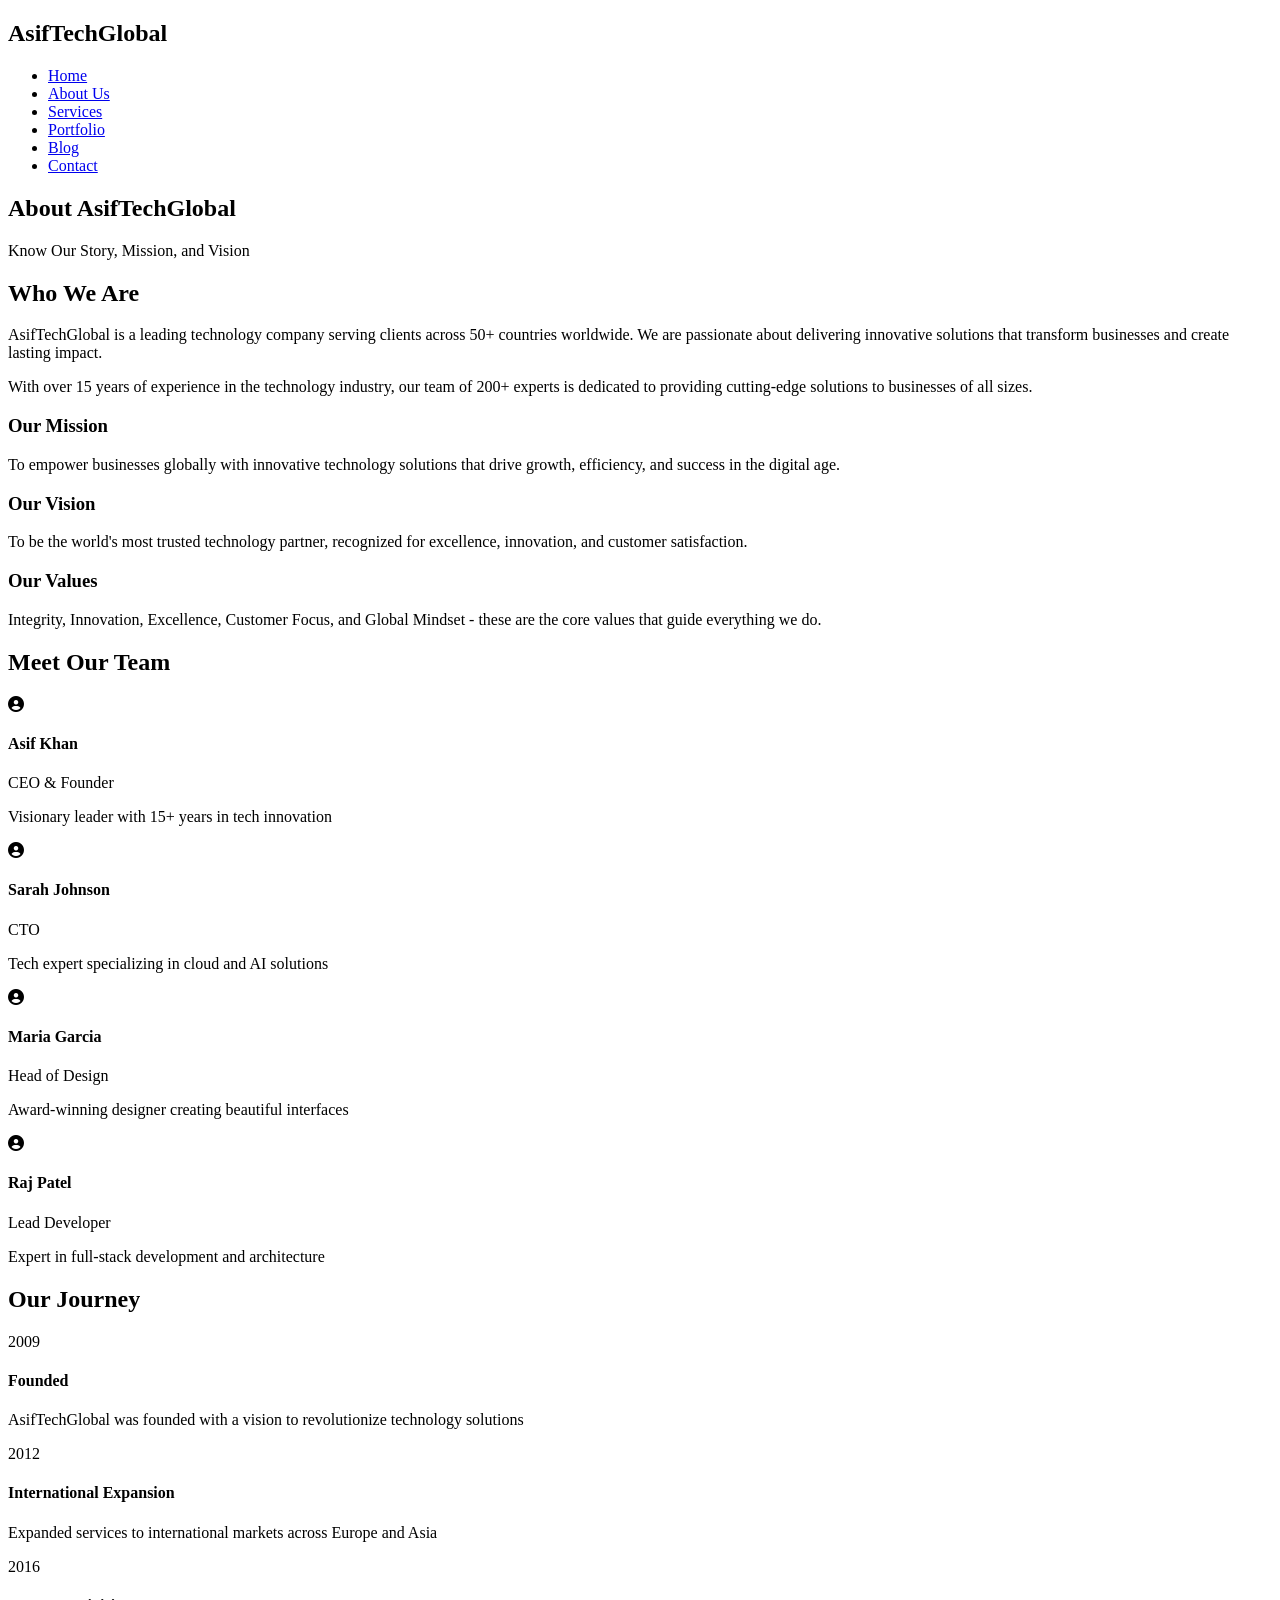
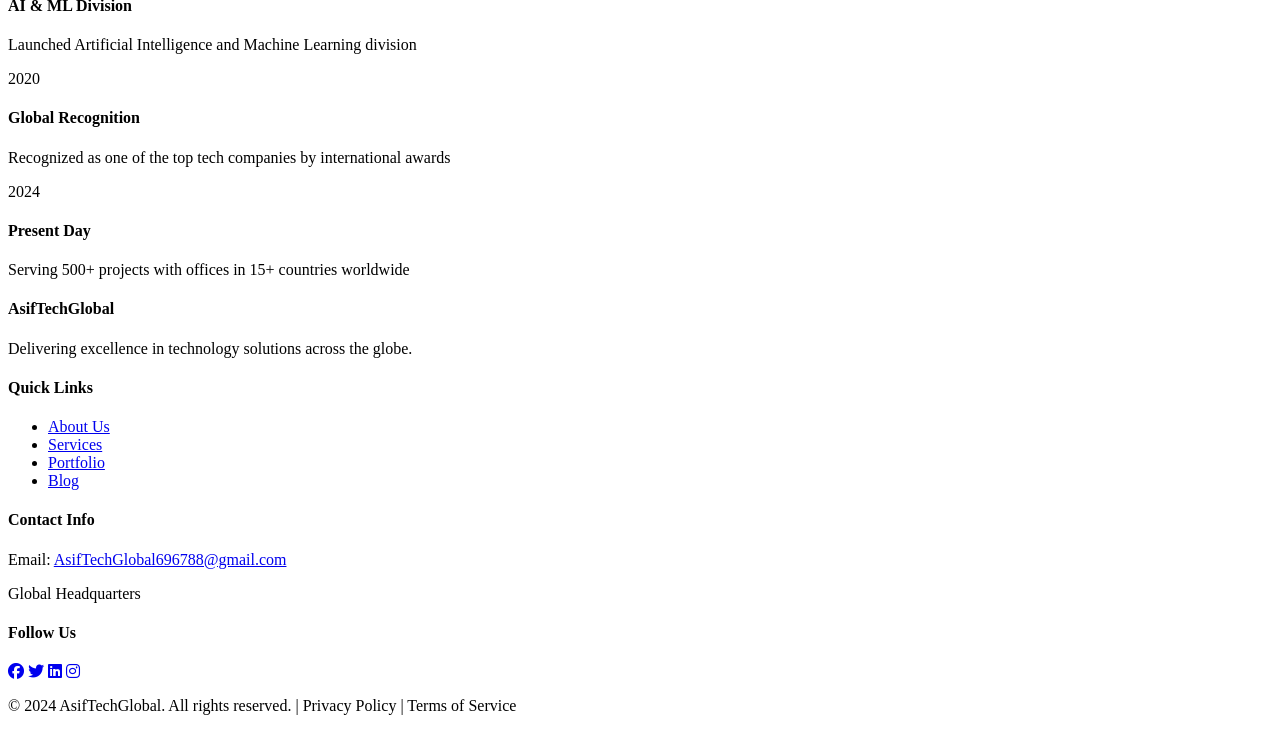
==== about.html @ 149d2a7d "Add about us page" ====
<!DOCTYPE html>
<html lang="en">
<head>
    <meta charset="UTF-8">
    <meta name="viewport" content="width=device-width, initial-scale=1.0">
    <title>About Us - AsifTechGlobal</title>
    <link rel="stylesheet" href="css/style.css">
    <link rel="stylesheet" href="https://cdnjs.cloudflare.com/ajax/libs/font-awesome/6.4.0/css/all.min.css">
</head>
<body>
    <!-- Navigation Bar -->
    <nav class="navbar">
        <div class="container">
            <div class="nav-brand">
                <h1>AsifTechGlobal</h1>
            </div>
            <ul class="nav-links">
                <li><a href="index.html">Home</a></li>
                <li><a href="about.html" class="active">About Us</a></li>
                <li><a href="services.html">Services</a></li>
                <li><a href="portfolio.html">Portfolio</a></li>
                <li><a href="blog.html">Blog</a></li>
                <li><a href="contact.html">Contact</a></li>
            </ul>
            <div class="hamburger">
                <span></span>
                <span></span>
                <span></span>
            </div>
        </div>
    </nav>

    <!-- Page Header -->
    <section class="page-header">
        <h1>About AsifTechGlobal</h1>
        <p>Know Our Story, Mission, and Vision</p>
    </section>

    <!-- About Content -->
    <section class="about-section">
        <div class="container">
            <div class="about-intro">
                <h2>Who We Are</h2>
                <p>AsifTechGlobal is a leading technology company serving clients across 50+ countries worldwide. We are passionate about delivering innovative solutions that transform businesses and create lasting impact.</p>
                <p>With over 15 years of experience in the technology industry, our team of 200+ experts is dedicated to providing cutting-edge solutions to businesses of all sizes.</p>
            </div>

            <div class="about-grid">
                <div class="about-item">
                    <h3>Our Mission</h3>
                    <p>To empower businesses globally with innovative technology solutions that drive growth, efficiency, and success in the digital age.</p>
                </div>
                <div class="about-item">
                    <h3>Our Vision</h3>
                    <p>To be the world's most trusted technology partner, recognized for excellence, innovation, and customer satisfaction.</p>
                </div>
                <div class="about-item">
                    <h3>Our Values</h3>
                    <p>Integrity, Innovation, Excellence, Customer Focus, and Global Mindset - these are the core values that guide everything we do.</p>
                </div>
            </div>

            <div class="team-section">
                <h2>Meet Our Team</h2>
                <div class="team-grid">
                    <div class="team-member">
                        <div class="member-image">
                            <i class="fas fa-user-circle"></i>
                        </div>
                        <h4>Asif Khan</h4>
                        <p>CEO & Founder</p>
                        <p class="member-bio">Visionary leader with 15+ years in tech innovation</p>
                    </div>
                    <div class="team-member">
                        <div class="member-image">
                            <i class="fas fa-user-circle"></i>
                        </div>
                        <h4>Sarah Johnson</h4>
                        <p>CTO</p>
                        <p class="member-bio">Tech expert specializing in cloud and AI solutions</p>
                    </div>
                    <div class="team-member">
                        <div class="member-image">
                            <i class="fas fa-user-circle"></i>
                        </div>
                        <h4>Maria Garcia</h4>
                        <p>Head of Design</p>
                        <p class="member-bio">Award-winning designer creating beautiful interfaces</p>
                    </div>
                    <div class="team-member">
                        <div class="member-image">
                            <i class="fas fa-user-circle"></i>
                        </div>
                        <h4>Raj Patel</h4>
                        <p>Lead Developer</p>
                        <p class="member-bio">Expert in full-stack development and architecture</p>
                    </div>
                </div>
            </div>

            <div class="timeline">
                <h2>Our Journey</h2>
                <div class="timeline-item">
                    <div class="timeline-marker">2009</div>
                    <div class="timeline-content">
                        <h4>Founded</h4>
                        <p>AsifTechGlobal was founded with a vision to revolutionize technology solutions</p>
                    </div>
                </div>
                <div class="timeline-item">
                    <div class="timeline-marker">2012</div>
                    <div class="timeline-content">
                        <h4>International Expansion</h4>
                        <p>Expanded services to international markets across Europe and Asia</p>
                    </div>
                </div>
                <div class="timeline-item">
                    <div class="timeline-marker">2016</div>
                    <div class="timeline-content">
                        <h4>AI & ML Division</h4>
                        <p>Launched Artificial Intelligence and Machine Learning division</p>
                    </div>
                </div>
                <div class="timeline-item">
                    <div class="timeline-marker">2020</div>
                    <div class="timeline-content">
                        <h4>Global Recognition</h4>
                        <p>Recognized as one of the top tech companies by international awards</p>
                    </div>
                </div>
                <div class="timeline-item">
                    <div class="timeline-marker">2024</div>
                    <div class="timeline-content">
                        <h4>Present Day</h4>
                        <p>Serving 500+ projects with offices in 15+ countries worldwide</p>
                    </div>
                </div>
            </div>
        </div>
    </section>

    <!-- Footer -->
    <footer class="footer">
        <div class="container">
            <div class="footer-content">
                <div class="footer-section">
                    <h4>AsifTechGlobal</h4>
                    <p>Delivering excellence in technology solutions across the globe.</p>
                </div>
                <div class="footer-section">
                    <h4>Quick Links</h4>
                    <ul>
                        <li><a href="about.html">About Us</a></li>
                        <li><a href="services.html">Services</a></li>
                        <li><a href="portfolio.html">Portfolio</a></li>
                        <li><a href="blog.html">Blog</a></li>
                    </ul>
                </div>
                <div class="footer-section">
                    <h4>Contact Info</h4>
                    <p>Email: <a href="mailto:AsifTechGlobal696788@gmail.com">AsifTechGlobal696788@gmail.com</a></p>
                    <p>Global Headquarters</p>
                </div>
                <div class="footer-section">
                    <h4>Follow Us</h4>
                    <div class="social-links">
                        <a href="#"><i class="fab fa-facebook"></i></a>
                        <a href="#"><i class="fab fa-twitter"></i></a>
                        <a href="#"><i class="fab fa-linkedin"></i></a>
                        <a href="#"><i class="fab fa-instagram"></i></a>
                    </div>
                </div>
            </div>
            <div class="footer-bottom">
                <p>&copy; 2024 AsifTechGlobal. All rights reserved. | Privacy Policy | Terms of Service</p>
            </div>
        </div>
    </footer>

    <script src="js/script.js"></script>
</body>
</html>
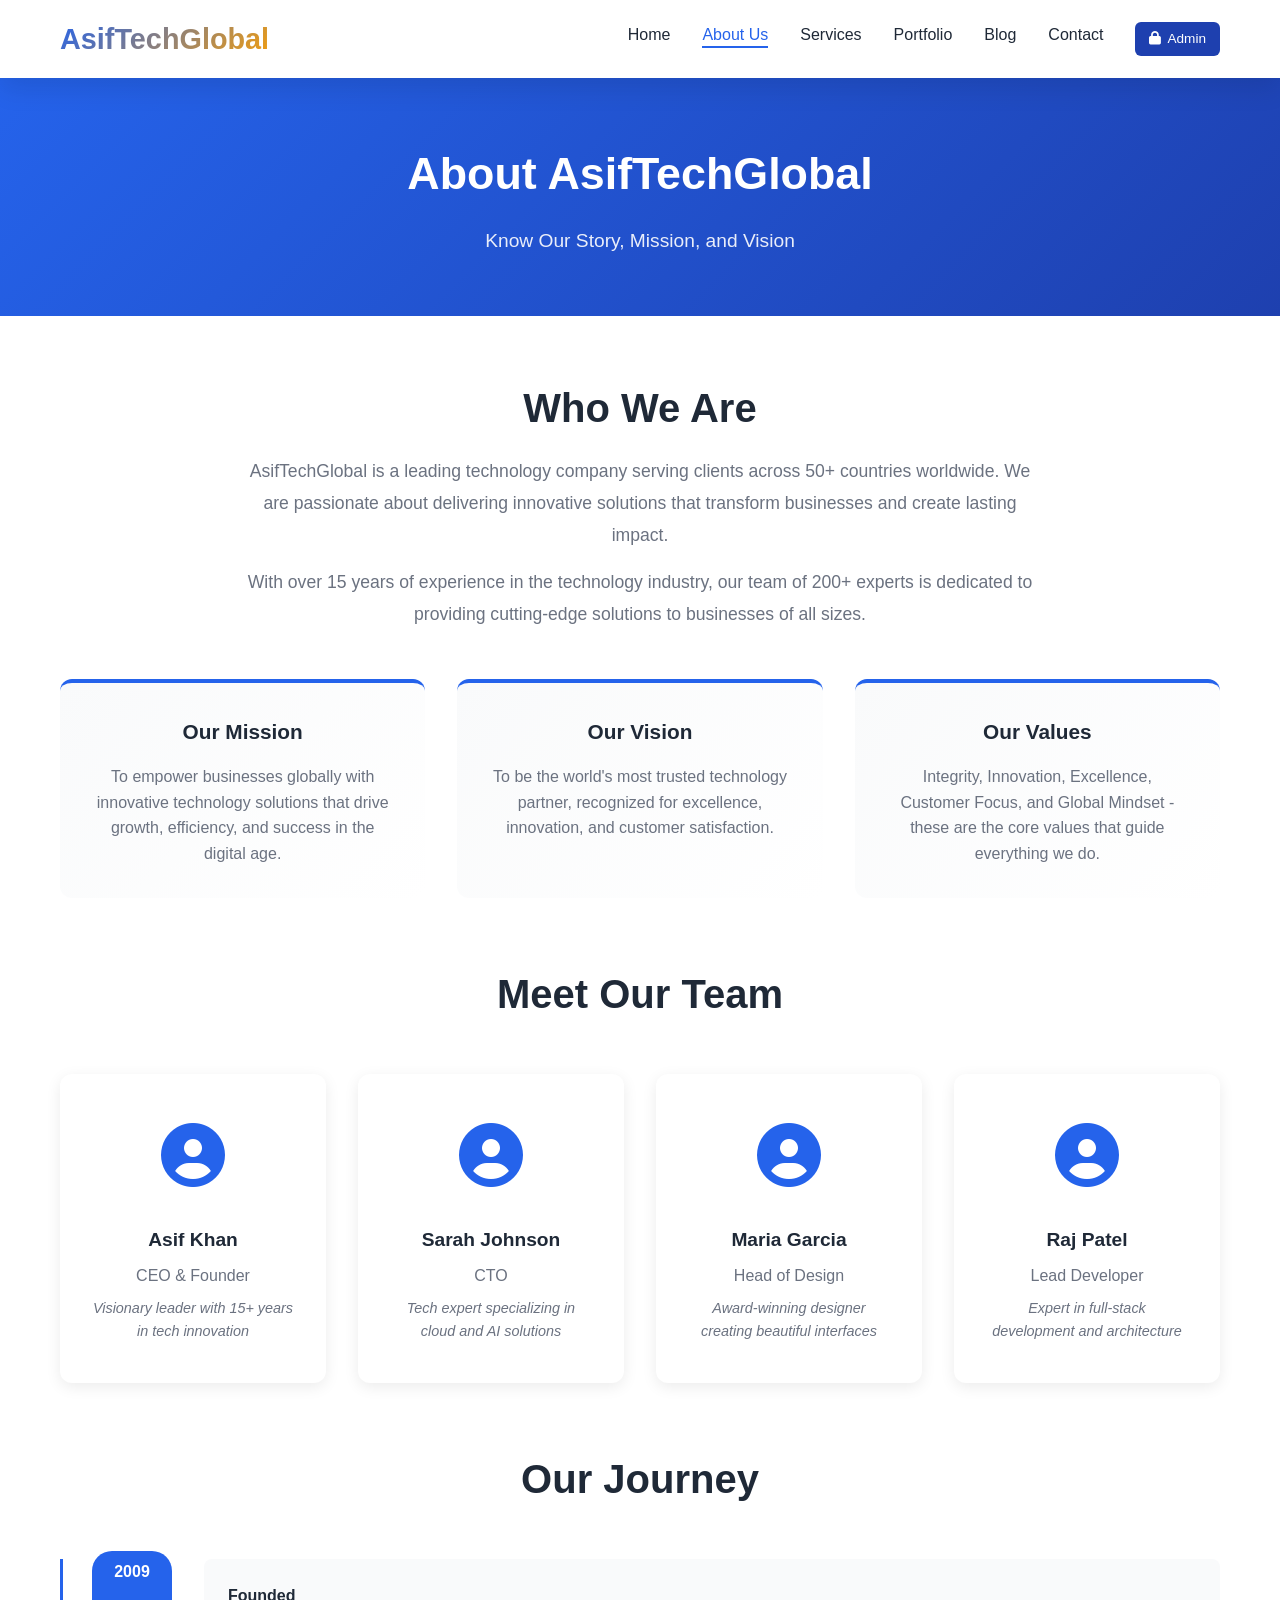
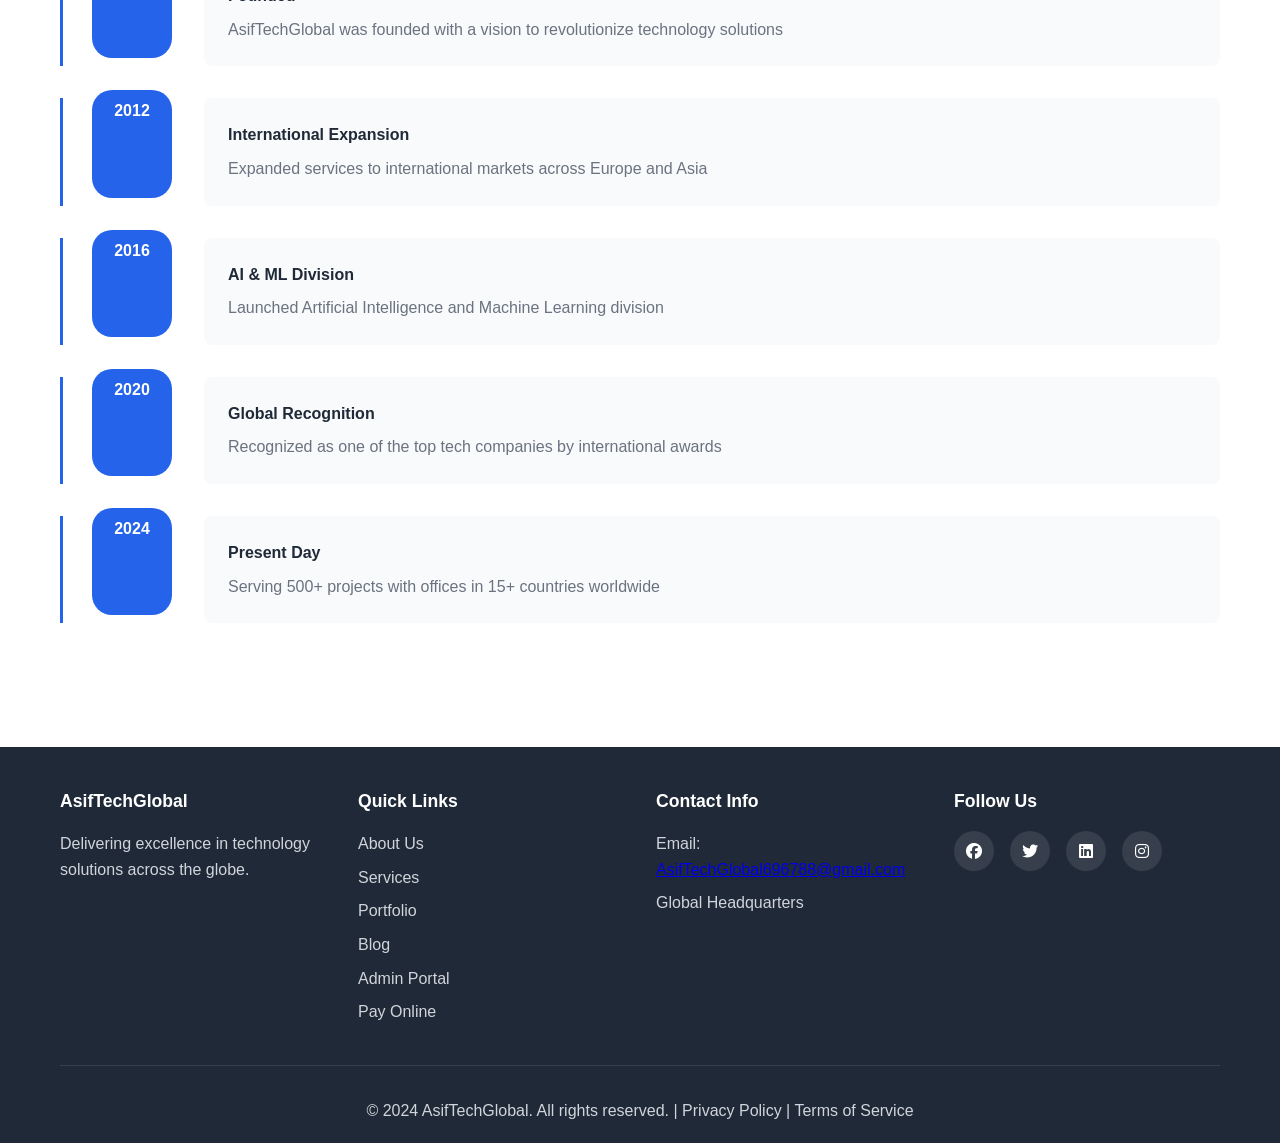
==== commit db42b974: "feat: Complete AsifTechGlobal full-stack website - Node.js/Express REST API backend with SQLite data" ====
--- a/about.html
+++ b/about.html
@@ -21,6 +21,7 @@
                 <li><a href="portfolio.html">Portfolio</a></li>
                 <li><a href="blog.html">Blog</a></li>
                 <li><a href="contact.html">Contact</a></li>
+                <li><a href="/admin" class="admin-nav-link"><i class="fas fa-lock"></i> Admin</a></li>
             </ul>
             <div class="hamburger">
                 <span></span>
@@ -154,6 +155,8 @@
                         <li><a href="services.html">Services</a></li>
                         <li><a href="portfolio.html">Portfolio</a></li>
                         <li><a href="blog.html">Blog</a></li>
+                        <li><a href="/admin">Admin Portal</a></li>
+                        <li><a href="javascript:void(0)" onclick="openClientPayModal()">Pay Online</a></li>
                     </ul>
                 </div>
                 <div class="footer-section">
--- a/css/style.css
+++ b/css/style.css
@@ -0,0 +1,1467 @@
+:root {
+    --primary-color: #2563eb;
+    --secondary-color: #1e40af;
+    --accent-color: #f59e0b;
+    --text-dark: #1f2937;
+    --text-light: #6b7280;
+    --bg-light: #f9fafb;
+    --bg-white: #ffffff;
+    --border-color: #e5e7eb;
+    --shadow: 0 10px 25px rgba(0, 0, 0, 0.1);
+    --shadow-lg: 0 20px 40px rgba(0, 0, 0, 0.15);
+    --transition: all 0.3s ease;
+}
+
+* {
+    margin: 0;
+    padding: 0;
+    box-sizing: border-box;
+}
+
+html {
+    scroll-behavior: smooth;
+}
+
+body {
+    font-family: 'Segoe UI', Tahoma, Geneva, Verdana, sans-serif;
+    line-height: 1.6;
+    color: var(--text-dark);
+    background-color: var(--bg-white);
+}
+
+.container {
+    max-width: 1200px;
+    margin: 0 auto;
+    padding: 0 20px;
+}
+
+/* Navigation Bar */
+.navbar {
+    background: var(--bg-white);
+    box-shadow: var(--shadow);
+    position: sticky;
+    top: 0;
+    z-index: 1000;
+    transition: var(--transition);
+}
+
+.navbar .container {
+    display: flex;
+    justify-content: space-between;
+    align-items: center;
+    padding: 1rem 20px;
+}
+
+.nav-brand h1 {
+    font-size: 1.8rem;
+    background: linear-gradient(135deg, var(--primary-color), var(--accent-color));
+    -webkit-background-clip: text;
+    -webkit-text-fill-color: transparent;
+    background-clip: text;
+    font-weight: 700;
+}
+
+.nav-links {
+    display: flex;
+    list-style: none;
+    gap: 2rem;
+}
+
+.nav-links a {
+    text-decoration: none;
+    color: var(--text-dark);
+    font-weight: 500;
+    transition: var(--transition);
+    position: relative;
+}
+
+.nav-links a:hover,
+.nav-links a.active {
+    color: var(--primary-color);
+}
+
+.nav-links a.active::after {
+    content: '';
+    position: absolute;
+    bottom: -5px;
+    left: 0;
+    right: 0;
+    height: 2px;
+    background: var(--primary-color);
+}
+
+.hamburger {
+    display: none;
+    flex-direction: column;
+    cursor: pointer;
+}
+
+.hamburger span {
+    width: 25px;
+    height: 3px;
+    background: var(--text-dark);
+    margin: 5px 0;
+    transition: var(--transition);
+    border-radius: 2px;
+}
+
+/* Hero Section with Video Background */
+.hero {
+    position: relative;
+    min-height: 85vh;
+    display: flex;
+    align-items: center;
+    justify-content: center;
+    text-align: center;
+    color: white;
+    padding: 120px 20px;
+    overflow: hidden;
+    background-color: #0b1120;
+}
+
+.hero-video {
+    position: absolute;
+    top: 50%;
+    left: 50%;
+    min-width: 100%;
+    min-height: 100%;
+    width: auto;
+    height: auto;
+    transform: translate(-50%, -50%);
+    object-fit: cover;
+    z-index: 0;
+    opacity: 0.45;
+    pointer-events: none !important;
+    user-select: none;
+    -webkit-user-select: none;
+    transition: opacity 0.8s ease;
+}
+
+.hero-overlay {
+    position: absolute;
+    inset: 0;
+    background: linear-gradient(135deg, rgba(11, 17, 32, 0.75) 0%, rgba(30, 58, 138, 0.65) 100%);
+    z-index: 1;
+}
+
+.hero-content {
+    position: relative;
+    z-index: 2;
+    max-width: 850px;
+}
+
+.hero h1 {
+    font-size: 3.5rem;
+    font-weight: 700;
+    margin-bottom: 1rem;
+    line-height: 1.2;
+}
+
+.hero p {
+    font-size: 1.3rem;
+    margin-bottom: 2rem;
+    opacity: 0.95;
+}
+
+.hero-buttons {
+    display: flex;
+    gap: 1rem;
+    justify-content: center;
+    flex-wrap: wrap;
+}
+
+/* Buttons */
+.btn {
+    display: inline-block;
+    padding: 12px 30px;
+    text-decoration: none;
+    border-radius: 8px;
+    font-weight: 600;
+    transition: var(--transition);
+    cursor: pointer;
+    border: none;
+    font-size: 1rem;
+}
+
+.btn-primary {
+    background: var(--primary-color);
+    color: white;
+}
+
+.btn-primary:hover {
+    background: var(--secondary-color);
+    transform: translateY(-2px);
+    box-shadow: var(--shadow-lg);
+}
+
+.btn-secondary {
+    background: white;
+    color: var(--primary-color);
+    border: 2px solid var(--primary-color);
+}
+
+.btn-secondary:hover {
+    background: var(--primary-color);
+    color: white;
+    transform: translateY(-2px);
+}
+
+.btn-light {
+    background: white;
+    color: var(--primary-color);
+}
+
+.btn-light:hover {
+    background: var(--bg-light);
+    transform: translateY(-2px);
+}
+
+/* Features Section */
+.features {
+    padding: 60px 20px;
+    background: var(--bg-light);
+}
+
+.features h2 {
+    text-align: center;
+    font-size: 2.5rem;
+    margin-bottom: 3rem;
+    color: var(--text-dark);
+}
+
+.features-grid {
+    display: grid;
+    grid-template-columns: repeat(auto-fit, minmax(250px, 1fr));
+    gap: 2rem;
+}
+
+.feature-card {
+    background: white;
+    padding: 2rem;
+    border-radius: 12px;
+    text-align: center;
+    transition: var(--transition);
+    box-shadow: 0 4px 15px rgba(0, 0, 0, 0.08);
+}
+
+.feature-card:hover {
+    transform: translateY(-10px);
+    box-shadow: var(--shadow-lg);
+}
+
+.feature-card i {
+    font-size: 3rem;
+    color: var(--primary-color);
+    margin-bottom: 1rem;
+}
+
+.feature-card h3 {
+    font-size: 1.3rem;
+    margin-bottom: 0.5rem;
+    color: var(--text-dark);
+}
+
+.feature-card p {
+    color: var(--text-light);
+    line-height: 1.6;
+}
+
+/* Services Preview */
+.services-preview {
+    padding: 80px 20px;
+}
+
+.services-preview h2 {
+    text-align: center;
+    font-size: 2.5rem;
+    margin-bottom: 3rem;
+    color: var(--text-dark);
+}
+
+.services-grid {
+    display: grid;
+    grid-template-columns: repeat(auto-fit, minmax(280px, 1fr));
+    gap: 2rem;
+    margin-bottom: 3rem;
+}
+
+.service-card {
+    background: white;
+    padding: 2rem;
+    border-radius: 12px;
+    border-left: 5px solid var(--primary-color);
+    transition: var(--transition);
+    box-shadow: 0 4px 15px rgba(0, 0, 0, 0.08);
+}
+
+.service-card:hover {
+    transform: translateY(-8px);
+    box-shadow: var(--shadow-lg);
+}
+
+.service-card i {
+    font-size: 2.5rem;
+    color: var(--primary-color);
+    margin-bottom: 1rem;
+}
+
+.service-card h3 {
+    font-size: 1.3rem;
+    margin-bottom: 1rem;
+    color: var(--text-dark);
+}
+
+.service-card p {
+    color: var(--text-light);
+    line-height: 1.6;
+}
+
+.text-center {
+    text-align: center;
+}
+
+/* Statistics Section */
+.statistics {
+    background: linear-gradient(135deg, var(--primary-color) 0%, var(--secondary-color) 100%);
+    color: white;
+    padding: 60px 20px;
+    display: grid;
+    grid-template-columns: repeat(auto-fit, minmax(200px, 1fr));
+    gap: 2rem;
+    text-align: center;
+}
+
+.stat-item h3 {
+    font-size: 3rem;
+    font-weight: 700;
+    margin-bottom: 0.5rem;
+}
+
+.stat-item p {
+    font-size: 1.1rem;
+    opacity: 0.9;
+}
+
+/* CTA Section */
+.cta {
+    background: linear-gradient(135deg, var(--accent-color) 0%, #f97316 100%);
+    color: white;
+    padding: 80px 20px;
+    text-align: center;
+}
+
+.cta h2 {
+    font-size: 2.5rem;
+    margin-bottom: 1rem;
+    font-weight: 700;
+}
+
+.cta p {
+    font-size: 1.2rem;
+    margin-bottom: 2rem;
+    opacity: 0.95;
+}
+
+/* Page Header */
+.page-header {
+    background: linear-gradient(135deg, var(--primary-color) 0%, var(--secondary-color) 100%);
+    color: white;
+    padding: 60px 20px;
+    text-align: center;
+}
+
+.page-header h1 {
+    font-size: 2.8rem;
+    font-weight: 700;
+    margin-bottom: 1rem;
+}
+
+.page-header p {
+    font-size: 1.2rem;
+    opacity: 0.9;
+}
+
+/* Portfolio Section */
+.portfolio-section {
+    padding: 60px 20px;
+}
+
+.portfolio-filters {
+    display: flex;
+    justify-content: center;
+    gap: 1rem;
+    margin-bottom: 3rem;
+    flex-wrap: wrap;
+}
+
+.filter-btn {
+    padding: 8px 20px;
+    border: 2px solid var(--border-color);
+    background: white;
+    border-radius: 25px;
+    cursor: pointer;
+    transition: var(--transition);
+    font-weight: 600;
+    color: var(--text-dark);
+}
+
+.filter-btn:hover,
+.filter-btn.active {
+    background: var(--primary-color);
+    color: white;
+    border-color: var(--primary-color);
+}
+
+.portfolio-grid {
+    display: grid;
+    grid-template-columns: repeat(auto-fill, minmax(300px, 1fr));
+    gap: 2rem;
+}
+
+.portfolio-item {
+    background: white;
+    border-radius: 12px;
+    overflow: hidden;
+    box-shadow: 0 4px 15px rgba(0, 0, 0, 0.08);
+    transition: var(--transition);
+}
+
+.portfolio-item:hover {
+    transform: translateY(-10px);
+    box-shadow: var(--shadow-lg);
+}
+
+.portfolio-image {
+    background: linear-gradient(135deg, var(--primary-color), var(--accent-color));
+    height: 200px;
+    display: flex;
+    align-items: center;
+    justify-content: center;
+    font-size: 3rem;
+    color: white;
+    position: relative;
+}
+
+.portfolio-info {
+    padding: 2rem;
+}
+
+.portfolio-info h3 {
+    font-size: 1.3rem;
+    margin-bottom: 0.5rem;
+    color: var(--text-dark);
+}
+
+.category {
+    display: inline-block;
+    background: var(--bg-light);
+    color: var(--primary-color);
+    padding: 4px 12px;
+    border-radius: 20px;
+    font-size: 0.8rem;
+    font-weight: 600;
+    margin-bottom: 0.5rem;
+}
+
+.portfolio-info p {
+    color: var(--text-light);
+    margin-bottom: 1rem;
+    line-height: 1.6;
+}
+
+.tech-stack {
+    display: flex;
+    flex-wrap: wrap;
+    gap: 0.5rem;
+}
+
+.tech-stack span {
+    background: var(--bg-light);
+    color: var(--primary-color);
+    padding: 4px 10px;
+    border-radius: 15px;
+    font-size: 0.75rem;
+    font-weight: 600;
+}
+
+/* About Section */
+.about-section {
+    padding: 60px 20px;
+}
+
+.about-intro {
+    text-align: center;
+    max-width: 800px;
+    margin: 0 auto 3rem;
+}
+
+.about-intro h2 {
+    font-size: 2.5rem;
+    margin-bottom: 1rem;
+    color: var(--text-dark);
+}
+
+.about-intro p {
+    font-size: 1.1rem;
+    color: var(--text-light);
+    line-height: 1.8;
+    margin-bottom: 1rem;
+}
+
+.about-grid {
+    display: grid;
+    grid-template-columns: repeat(auto-fit, minmax(250px, 1fr));
+    gap: 2rem;
+    margin-bottom: 4rem;
+}
+
+.about-item {
+    background: linear-gradient(135deg, var(--bg-light), white);
+    padding: 2rem;
+    border-radius: 12px;
+    text-align: center;
+    border-top: 4px solid var(--primary-color);
+}
+
+.about-item h3 {
+    font-size: 1.3rem;
+    margin-bottom: 1rem;
+    color: var(--text-dark);
+}
+
+.about-item p {
+    color: var(--text-light);
+    line-height: 1.6;
+}
+
+/* Team Section */
+.team-section {
+    margin: 4rem 0;
+}
+
+.team-section h2 {
+    text-align: center;
+    font-size: 2.5rem;
+    margin-bottom: 3rem;
+    color: var(--text-dark);
+}
+
+.team-grid {
+    display: grid;
+    grid-template-columns: repeat(auto-fit, minmax(200px, 1fr));
+    gap: 2rem;
+}
+
+.team-member {
+    background: white;
+    padding: 2rem;
+    border-radius: 12px;
+    text-align: center;
+    box-shadow: 0 4px 15px rgba(0, 0, 0, 0.08);
+    transition: var(--transition);
+}
+
+.team-member:hover {
+    transform: translateY(-8px);
+    box-shadow: var(--shadow-lg);
+}
+
+.member-image {
+    font-size: 4rem;
+    color: var(--primary-color);
+    margin-bottom: 1rem;
+}
+
+.team-member h4 {
+    font-size: 1.2rem;
+    color: var(--text-dark);
+    margin-bottom: 0.5rem;
+}
+
+.team-member p {
+    color: var(--text-light);
+    margin-bottom: 0.5rem;
+}
+
+.member-bio {
+    font-size: 0.9rem;
+    font-style: italic;
+}
+
+/* Timeline */
+.timeline {
+    margin: 4rem 0;
+}
+
+.timeline h2 {
+    text-align: center;
+    font-size: 2.5rem;
+    margin-bottom: 3rem;
+    color: var(--text-dark);
+}
+
+.timeline-item {
+    display: flex;
+    gap: 2rem;
+    margin-bottom: 2rem;
+    position: relative;
+    padding-left: 2rem;
+}
+
+.timeline-item::before {
+    content: '';
+    position: absolute;
+    left: 0;
+    top: 0;
+    bottom: 0;
+    width: 3px;
+    background: var(--primary-color);
+}
+
+.timeline-marker {
+    background: var(--primary-color);
+    color: white;
+    padding: 8px 16px;
+    border-radius: 20px;
+    font-weight: 700;
+    min-width: 80px;
+    text-align: center;
+    position: relative;
+    top: -8px;
+}
+
+.timeline-content {
+    background: var(--bg-light);
+    padding: 1.5rem;
+    border-radius: 8px;
+    flex: 1;
+}
+
+.timeline-content h4 {
+    color: var(--text-dark);
+    margin-bottom: 0.5rem;
+}
+
+.timeline-content p {
+    color: var(--text-light);
+}
+
+/* Contact Section */
+.contact-section {
+    padding: 60px 20px;
+    background: var(--bg-light);
+}
+
+.contact-wrapper {
+    display: grid;
+    grid-template-columns: 1fr 1fr;
+    gap: 3rem;
+    align-items: start;
+}
+
+.contact-form-wrapper h2,
+.contact-info-wrapper h2 {
+    font-size: 2rem;
+    margin-bottom: 2rem;
+    color: var(--text-dark);
+}
+
+.contact-form {
+    display: flex;
+    flex-direction: column;
+}
+
+.form-group {
+    margin-bottom: 1.5rem;
+}
+
+.form-row {
+    display: grid;
+    grid-template-columns: 1fr 1fr;
+    gap: 1rem;
+}
+
+.form-group.full-width {
+    grid-column: 1 / -1;
+}
+
+.form-group label {
+    display: block;
+    margin-bottom: 0.5rem;
+    font-weight: 600;
+    color: var(--text-dark);
+}
+
+.form-group input,
+.form-group textarea,
+.form-group select {
+    width: 100%;
+    padding: 12px;
+    border: 2px solid var(--border-color);
+    border-radius: 8px;
+    font-family: inherit;
+    font-size: 1rem;
+    transition: var(--transition);
+}
+
+.form-group input:focus,
+.form-group textarea:focus,
+.form-group select:focus {
+    outline: none;
+    border-color: var(--primary-color);
+    box-shadow: 0 0 0 3px rgba(37, 99, 235, 0.1);
+}
+
+.form-group.checkbox {
+    display: flex;
+    align-items: center;
+    gap: 0.5rem;
+    margin: 2rem 0;
+}
+
+.form-group.checkbox input {
+    width: auto;
+}
+
+.form-group.checkbox label {
+    margin-bottom: 0;
+}
+
+.contact-form button {
+    margin-top: 1rem;
+}
+
+.contact-info-item {
+    display: flex;
+    gap: 1.5rem;
+    margin-bottom: 2rem;
+    padding: 1.5rem;
+    background: white;
+    border-radius: 8px;
+}
+
+.info-icon {
+    font-size: 2rem;
+    color: var(--primary-color);
+    min-width: 50px;
+}
+
+.info-content h4 {
+    font-size: 1.1rem;
+    color: var(--text-dark);
+    margin-bottom: 0.5rem;
+}
+
+.info-content p {
+    color: var(--text-light);
+    margin-bottom: 0.3rem;
+}
+
+.info-content a {
+    color: var(--primary-color);
+    text-decoration: none;
+}
+
+.info-content a:hover {
+    text-decoration: underline;
+}
+
+.small {
+    font-size: 0.85rem;
+    color: var(--text-light);
+}
+
+.contact-social {
+    margin-top: 2rem;
+    padding-top: 2rem;
+    border-top: 2px solid var(--border-color);
+}
+
+.contact-social h4 {
+    margin-bottom: 1rem;
+    color: var(--text-dark);
+}
+
+.social-icons {
+    display: flex;
+    gap: 1rem;
+}
+
+.social-icons a {
+    width: 45px;
+    height: 45px;
+    display: flex;
+    align-items: center;
+    justify-content: center;
+    background: var(--primary-color);
+    color: white;
+    border-radius: 50%;
+    transition: var(--transition);
+    text-decoration: none;
+}
+
+.social-icons a:hover {
+    background: var(--secondary-color);
+    transform: translateY(-3px);
+}
+
+/* Map Section */
+.map-section {
+    padding: 60px 20px;
+}
+
+.map-section h2 {
+    text-align: center;
+    font-size: 2.5rem;
+    margin-bottom: 3rem;
+    color: var(--text-dark);
+}
+
+.locations-grid {
+    display: grid;
+    grid-template-columns: repeat(auto-fit, minmax(250px, 1fr));
+    gap: 2rem;
+}
+
+.location-card {
+    background: linear-gradient(135deg, var(--primary-color), var(--secondary-color));
+    color: white;
+    padding: 2rem;
+    border-radius: 12px;
+    text-align: center;
+    transition: var(--transition);
+}
+
+.location-card:hover {
+    transform: translateY(-8px);
+    box-shadow: var(--shadow-lg);
+}
+
+.location-card h3 {
+    font-size: 1.3rem;
+    margin-bottom: 1rem;
+}
+
+.location-card p {
+    margin-bottom: 0.5rem;
+    opacity: 0.9;
+}
+
+/* FAQ Section */
+.faq-section {
+    padding: 60px 20px;
+    background: var(--bg-light);
+}
+
+.faq-section h2 {
+    text-align: center;
+    font-size: 2.5rem;
+    margin-bottom: 3rem;
+    color: var(--text-dark);
+}
+
+.faq-grid {
+    display: grid;
+    grid-template-columns: repeat(auto-fit, minmax(300px, 1fr));
+    gap: 2rem;
+}
+
+.faq-item {
+    background: white;
+    padding: 1.5rem;
+    border-radius: 8px;
+    border-left: 5px solid var(--primary-color);
+}
+
+.faq-item h4 {
+    color: var(--text-dark);
+    margin-bottom: 1rem;
+    display: flex;
+    align-items: center;
+    gap: 0.5rem;
+    cursor: pointer;
+}
+
+.faq-item h4 i {
+    font-size: 0.8rem;
+}
+
+.faq-item p {
+    color: var(--text-light);
+    line-height: 1.6;
+}
+
+/* Services Detailed */
+.services-section {
+    padding: 60px 20px;
+}
+
+.service-detailed {
+    display: grid;
+    grid-template-columns: repeat(auto-fit, minmax(350px, 1fr));
+    gap: 2rem;
+    margin-bottom: 3rem;
+}
+
+.service-detail-item {
+    background: white;
+    padding: 2rem;
+    border-radius: 12px;
+    box-shadow: 0 4px 15px rgba(0, 0, 0, 0.08);
+    transition: var(--transition);
+    border-top: 5px solid var(--primary-color);
+}
+
+.service-detail-item:hover {
+    transform: translateY(-8px);
+    box-shadow: var(--shadow-lg);
+}
+
+.service-icon {
+    font-size: 2.5rem;
+    color: var(--primary-color);
+    margin-bottom: 1rem;
+}
+
+.service-detail-item h2 {
+    font-size: 1.5rem;
+    color: var(--text-dark);
+    margin-bottom: 1rem;
+}
+
+.service-detail-item > p {
+    color: var(--text-light);
+    margin-bottom: 1.5rem;
+    line-height: 1.6;
+}
+
+.service-list {
+    list-style: none;
+}
+
+.service-list li {
+    padding: 0.8rem 0;
+    color: var(--text-light);
+    line-height: 1.6;
+    border-bottom: 1px solid var(--border-color);
+}
+
+.service-list li:last-child {
+    border-bottom: none;
+}
+
+.service-list strong {
+    color: var(--text-dark);
+}
+
+.cta-section {
+    background: linear-gradient(135deg, var(--primary-color), var(--secondary-color));
+    color: white;
+    padding: 60px 20px;
+    text-align: center;
+    margin: 3rem 0;
+    border-radius: 12px;
+}
+
+.cta-section h2 {
+    font-size: 2rem;
+    margin-bottom: 1rem;
+    font-weight: 700;
+}
+
+.cta-section p {
+    font-size: 1.1rem;
+    margin-bottom: 2rem;
+    opacity: 0.95;
+}
+
+/* Blog Section */
+.blog-section {
+    padding: 60px 20px;
+}
+
+.blog-search {
+    display: flex;
+    gap: 0.5rem;
+    margin-bottom: 3rem;
+    max-width: 500px;
+    margin-left: auto;
+    margin-right: auto;
+}
+
+.blog-search input {
+    flex: 1;
+    padding: 12px;
+    border: 2px solid var(--border-color);
+    border-radius: 8px;
+    font-size: 1rem;
+}
+
+.blog-search input:focus {
+    outline: none;
+    border-color: var(--primary-color);
+}
+
+.blog-search button {
+    padding: 12px 20px;
+    background: var(--primary-color);
+    color: white;
+    border: none;
+    border-radius: 8px;
+    cursor: pointer;
+    transition: var(--transition);
+}
+
+.blog-search button:hover {
+    background: var(--secondary-color);
+}
+
+.blog-grid {
+    display: grid;
+    grid-template-columns: repeat(auto-fill, minmax(300px, 1fr));
+    gap: 2rem;
+    margin-bottom: 3rem;
+}
+
+.blog-post {
+    background: white;
+    border-radius: 12px;
+    overflow: hidden;
+    box-shadow: 0 4px 15px rgba(0, 0, 0, 0.08);
+    transition: var(--transition);
+    display: flex;
+    flex-direction: column;
+}
+
+.blog-post:hover {
+    transform: translateY(-10px);
+    box-shadow: var(--shadow-lg);
+}
+
+.blog-post.featured {
+    grid-column: 1 / -1;
+    display: grid;
+    grid-template-columns: 1fr 1fr;
+    align-items: center;
+}
+
+.blog-post.featured .post-image {
+    height: 100%;
+    min-height: 300px;
+}
+
+.post-image {
+    background: linear-gradient(135deg, var(--primary-color), var(--accent-color));
+    height: 200px;
+    display: flex;
+    align-items: center;
+    justify-content: center;
+    font-size: 3rem;
+    color: white;
+    position: relative;
+}
+
+.featured-badge {
+    position: absolute;
+    top: 10px;
+    right: 10px;
+    background: var(--accent-color);
+    color: white;
+    padding: 5px 15px;
+    border-radius: 20px;
+    font-size: 0.8rem;
+    font-weight: 700;
+}
+
+.post-content {
+    padding: 2rem;
+    display: flex;
+    flex-direction: column;
+    flex: 1;
+}
+
+.post-meta {
+    display: flex;
+    gap: 1rem;
+    margin-bottom: 1rem;
+    flex-wrap: wrap;
+}
+
+.post-meta .category {
+    display: inline-block;
+    background: var(--bg-light);
+    color: var(--primary-color);
+    padding: 4px 12px;
+    border-radius: 20px;
+    font-size: 0.75rem;
+    font-weight: 600;
+}
+
+.post-meta .date {
+    color: var(--text-light);
+    font-size: 0.9rem;
+}
+
+.blog-post h2,
+.blog-post h3 {
+    color: var(--text-dark);
+    margin-bottom: 1rem;
+    line-height: 1.3;
+}
+
+.blog-post h2 {
+    font-size: 1.5rem;
+}
+
+.blog-post h3 {
+    font-size: 1.2rem;
+}
+
+.blog-post > p {
+    color: var(--text-light);
+    line-height: 1.6;
+    flex: 1;
+}
+
+.post-footer {
+    display: flex;
+    justify-content: space-between;
+    align-items: center;
+    margin-top: 1.5rem;
+    padding-top: 1.5rem;
+    border-top: 1px solid var(--border-color);
+}
+
+.reading-time {
+    color: var(--text-light);
+    font-size: 0.9rem;
+}
+
+.read-more {
+    color: var(--primary-color);
+    text-decoration: none;
+    font-weight: 600;
+    transition: var(--transition);
+}
+
+.read-more:hover {
+    color: var(--secondary-color);
+}
+
+/* Pagination */
+.pagination {
+    display: flex;
+    justify-content: center;
+    gap: 0.5rem;
+    flex-wrap: wrap;
+}
+
+.pagination a {
+    padding: 10px 15px;
+    border: 1px solid var(--border-color);
+    border-radius: 6px;
+    text-decoration: none;
+    color: var(--text-dark);
+    transition: var(--transition);
+}
+
+.pagination a:hover,
+.pagination a.active {
+    background: var(--primary-color);
+    color: white;
+    border-color: var(--primary-color);
+}
+
+/* Newsletter */
+.newsletter {
+    background: linear-gradient(135deg, var(--primary-color), var(--secondary-color));
+    color: white;
+    padding: 60px 20px;
+    text-align: center;
+}
+
+.newsletter h2 {
+    font-size: 2rem;
+    margin-bottom: 0.5rem;
+}
+
+.newsletter p {
+    font-size: 1.1rem;
+    margin-bottom: 2rem;
+    opacity: 0.9;
+}
+
+.newsletter-form {
+    display: flex;
+    gap: 0.5rem;
+    max-width: 500px;
+    margin: 0 auto;
+    flex-wrap: wrap;
+    justify-content: center;
+}
+
+.newsletter-form input {
+    flex: 1;
+    padding: 12px 20px;
+    border: none;
+    border-radius: 8px;
+    min-width: 250px;
+}
+
+.newsletter-form button {
+    padding: 12px 30px;
+    background: var(--accent-color);
+    color: white;
+    border: none;
+    border-radius: 8px;
+    cursor: pointer;
+    font-weight: 600;
+    transition: var(--transition);
+}
+
+.newsletter-form button:hover {
+    background: #f59e0b;
+    opacity: 0.9;
+}
+
+/* Footer */
+.footer {
+    background: var(--text-dark);
+    color: white;
+    padding: 40px 20px 20px;
+}
+
+.footer-content {
+    display: grid;
+    grid-template-columns: repeat(auto-fit, minmax(250px, 1fr));
+    gap: 2rem;
+    margin-bottom: 2rem;
+}
+
+.footer-section h4 {
+    font-size: 1.1rem;
+    margin-bottom: 1rem;
+}
+
+.footer-section p {
+    color: #d1d5db;
+    line-height: 1.6;
+    margin-bottom: 0.5rem;
+}
+
+.footer-section ul {
+    list-style: none;
+}
+
+.footer-section ul li {
+    margin-bottom: 0.5rem;
+}
+
+.footer-section ul li a {
+    color: #d1d5db;
+    text-decoration: none;
+    transition: var(--transition);
+}
+
+.footer-section ul li a:hover {
+    color: var(--primary-color);
+}
+
+.social-links {
+    display: flex;
+    gap: 1rem;
+}
+
+.social-links a {
+    color: white;
+    width: 40px;
+    height: 40px;
+    display: flex;
+    align-items: center;
+    justify-content: center;
+    background: rgba(255, 255, 255, 0.1);
+    border-radius: 50%;
+    transition: var(--transition);
+    text-decoration: none;
+}
+
+.social-links a:hover {
+    background: var(--primary-color);
+}
+
+.footer-bottom {
+    border-top: 1px solid rgba(255, 255, 255, 0.1);
+    padding-top: 2rem;
+    text-align: center;
+    color: #d1d5db;
+}
+
+/* Responsive Design */
+@media (max-width: 768px) {
+    .nav-links {
+        display: none;
+    }
+
+    .hamburger {
+        display: flex;
+    }
+
+    .hero h1 {
+        font-size: 2rem;
+    }
+
+    .hero p {
+        font-size: 1.1rem;
+    }
+
+    .features h2,
+    .services-preview h2,
+    .about-intro h2 {
+        font-size: 2rem;
+    }
+
+    .contact-wrapper {
+        grid-template-columns: 1fr;
+    }
+
+    .blog-post.featured {
+        grid-template-columns: 1fr;
+    }
+
+    .form-row {
+        grid-template-columns: 1fr;
+    }
+
+    .page-header h1 {
+        font-size: 2rem;
+    }
+}
+
+@media (max-width: 480px) {
+    .hero-buttons {
+        flex-direction: column;
+    }
+
+    .btn {
+        width: 100%;
+    }
+
+    .statistics {
+        grid-template-columns: 1fr 1fr;
+    }
+
+    .newsletter-form {
+        flex-direction: column;
+    }
+
+    .newsletter-form input,
+    .newsletter-form button {
+        width: 100%;
+    }
+}
+
+/* --- Dynamic Full-Stack Enhancements --- */
+.nav-links a.admin-nav-link {
+    background: #1e40af;
+    color: #ffffff !important;
+    padding: 6px 14px;
+    border-radius: 6px;
+    font-size: 0.85rem;
+    display: inline-flex;
+    align-items: center;
+    gap: 6px;
+    transition: background 0.2s;
+}
+
+.nav-links a.admin-nav-link:hover {
+    background: #1d4ed8;
+}
+
+.toast-box {
+    position: fixed;
+    top: 25px;
+    right: 25px;
+    z-index: 10000;
+    min-width: 280px;
+    padding: 14px 20px;
+    border-radius: 8px;
+    color: #fff;
+    font-weight: 500;
+    box-shadow: 0 10px 15px -3px rgba(0, 0, 0, 0.2);
+    display: flex;
+    align-items: center;
+    gap: 10px;
+    animation: slideInRight 0.3s ease;
+}
+
+.toast-box.success { background: #10b981; }
+.toast-box.error { background: #ef4444; }
+.toast-box.info { background: #2563eb; }
+
+@keyframes slideInRight {
+    from { transform: translateX(100%); opacity: 0; }
+    to { transform: translateX(0); opacity: 1; }
+}
+
+.portfolio-item img.project-cover,
+.blog-post img.post-cover-img {
+    width: 100%;
+    height: 220px;
+    object-fit: cover;
+    border-top-left-radius: 12px;
+    border-top-right-radius: 12px;
+}
+
+/* Payment Modal */
+.client-pay-modal {
+    position: fixed;
+    inset: 0;
+    background: rgba(15, 23, 42, 0.6);
+    backdrop-filter: blur(4px);
+    display: flex;
+    align-items: center;
+    justify-content: center;
+    z-index: 9999;
+    padding: 20px;
+}
+
+.client-pay-modal.hidden {
+    display: none;
+}
+
+.pay-card {
+    background: #fff;
+    width: 100%;
+    max-width: 480px;
+    border-radius: 16px;
+    padding: 30px;
+    box-shadow: 0 20px 25px -5px rgba(0, 0, 0, 0.2);
+    position: relative;
+}
+
+.pay-header {
+    margin-bottom: 20px;
+    text-align: center;
+}
+
+.pay-header h3 {
+    font-size: 1.4rem;
+    color: #0f172a;
+    margin-bottom: 6px;
+}
+
+.pay-header p {
+    color: #64748b;
+    font-size: 0.9rem;
+}
+
+.pay-close-btn {
+    position: absolute;
+    top: 15px;
+    right: 18px;
+    background: none;
+    border: none;
+    font-size: 24px;
+    cursor: pointer;
+    color: #94a3b8;
+}
